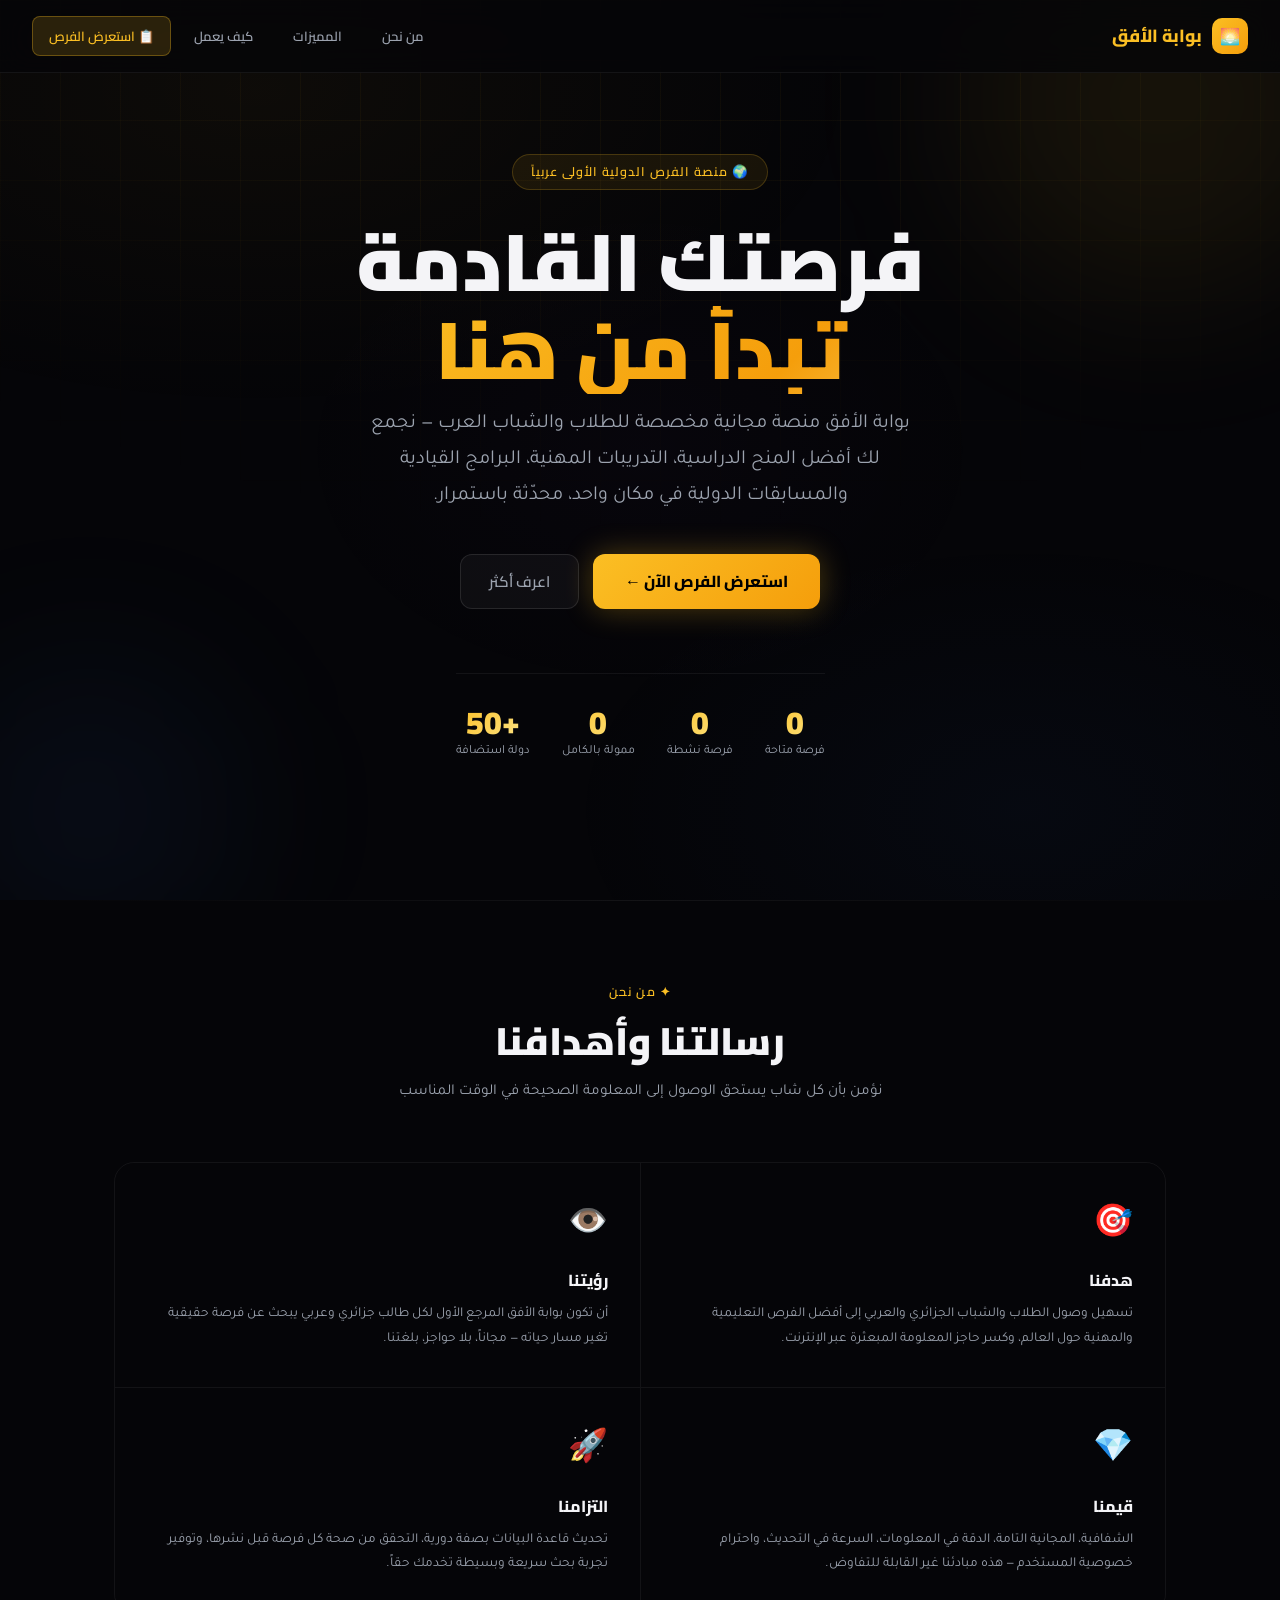
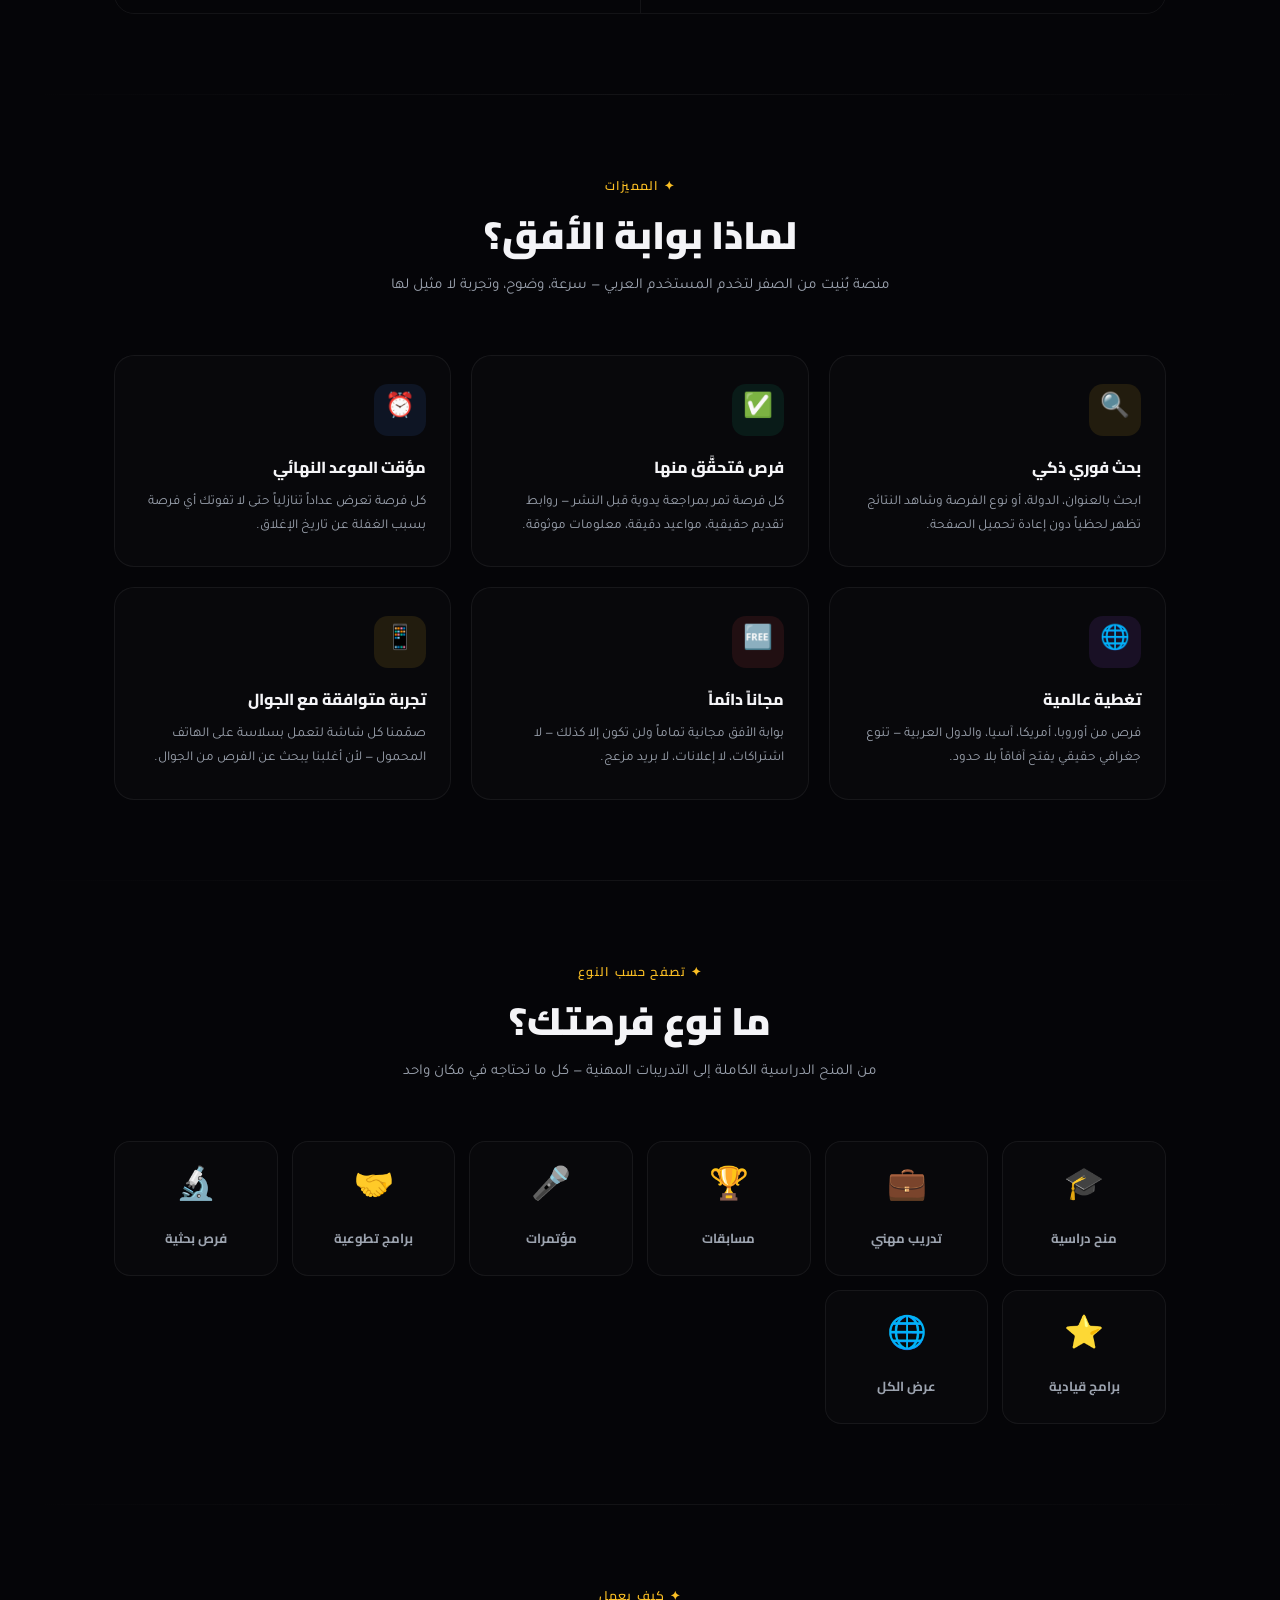
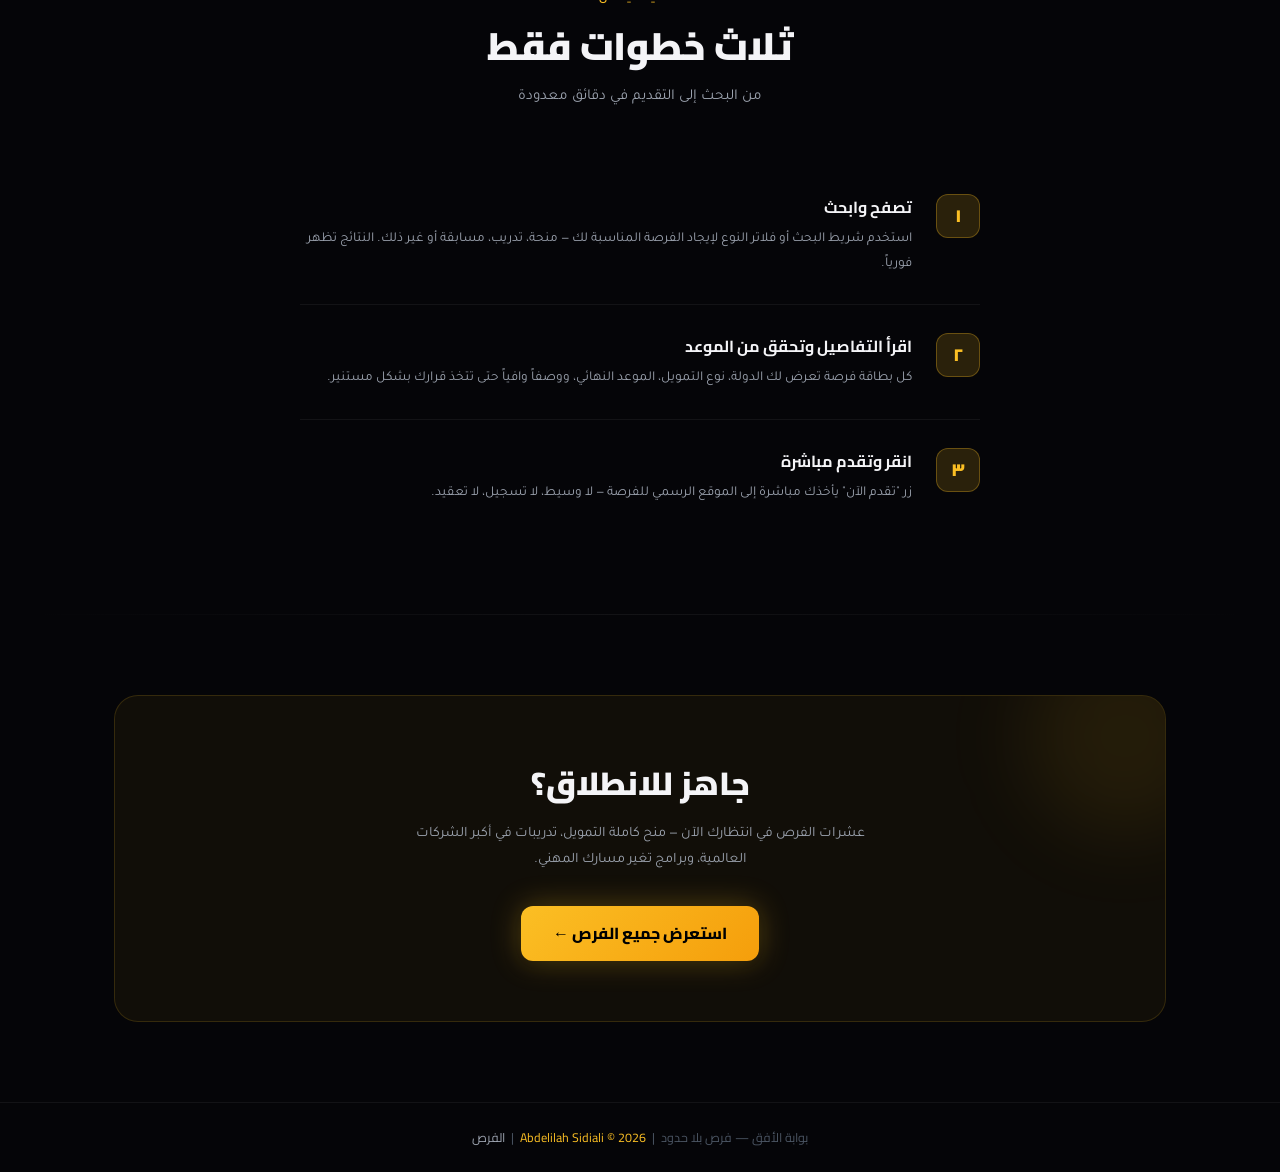
==== index.html @ 654578fa "Initial commit" ====
<!DOCTYPE html>
<html lang="ar" dir="rtl">
  <head>
	<meta charset="UTF-8" />
	<meta name="viewport" content="width=device-width, initial-scale=1.0" />
	<title>بوابة الأفق | Horizon Gate — فرص بلا حدود</title>
	<meta name="description" content="بوابة الأفق — منصة جزائرية تجمع أبرز الفرص الدولية من منح دراسية وتدريبات وبرامج قيادية." />
	<meta name="theme-color" content="#050508" />
	<link rel="manifest" href="manifest.json" />
	<link rel="preconnect" href="https://fonts.googleapis.com" />
	<link rel="preconnect" href="https://fonts.gstatic.com" crossorigin />
	<link href="https://fonts.googleapis.com/css2?family=Cairo:wght@300;400;500;600;700;900&family=Tajawal:wght@300;400;500;700;800&display=swap" rel="stylesheet" />
	<link rel="stylesheet" href="css/style.css" />
<style>
  /* ── Landing-page specific ── */

  /* Animated grid lines background */
  .hero-grid-bg {
    position:absolute;inset:0;pointer-events:none;overflow:hidden;z-index:0;
    background-image:
      linear-gradient(rgba(251,191,36,0.04) 1px, transparent 1px),
      linear-gradient(90deg, rgba(251,191,36,0.04) 1px, transparent 1px);
    background-size:60px 60px;
    mask-image:radial-gradient(ellipse 80% 60% at 50% 0%, black 40%, transparent 100%);
  }

  /* Hero */
  .hero-section {
    position:relative;min-height:100vh;
    display:flex;flex-direction:column;align-items:center;justify-content:center;
    text-align:center;padding:80px 24px 60px;overflow:hidden;
  }

  .hero-eyebrow {
    display:inline-flex;align-items:center;gap:8px;
    background:rgba(251,191,36,0.08);border:1px solid rgba(251,191,36,0.2);
    border-radius:999px;padding:6px 18px;
    font-size:0.78rem;color:#fbbf24;font-family:'Cairo',sans-serif;font-weight:600;
    letter-spacing:0.08em;margin-bottom:28px;
    animation:fadeUp 0.7s ease both;
  }

  .hero-title {
    font-family:'Cairo',sans-serif;font-size:clamp(2.4rem,7vw,5rem);
    font-weight:900;line-height:1.1;margin-bottom:12px;
    animation:fadeUp 0.7s 0.1s ease both;
  }

  .hero-title .line-gold {
    display:block;
    background:linear-gradient(135deg,#fbbf24 0%,#f59e0b 40%,#fde68a 70%,#fbbf24 100%);
    background-size:200% auto;
    -webkit-background-clip:text;-webkit-text-fill-color:transparent;background-clip:text;
    animation:shimmer 4s linear infinite;
  }

  @keyframes shimmer { to { background-position: 200% center; } }

  .hero-subtitle {
    font-size:clamp(1rem,2.5vw,1.25rem);color:var(--text-muted);
    max-width:560px;margin:0 auto 40px;line-height:1.8;
    animation:fadeUp 0.7s 0.2s ease both;
  }

  .hero-cta-group {
    display:flex;gap:14px;flex-wrap:wrap;justify-content:center;
    animation:fadeUp 0.7s 0.3s ease both;
  }

  .btn-hero-primary {
    background:linear-gradient(135deg,#fbbf24,#f59e0b);color:#000;
    font-family:'Cairo',sans-serif;font-weight:800;font-size:1rem;
    padding:14px 32px;border-radius:12px;border:none;cursor:pointer;
    box-shadow:0 0 30px rgba(251,191,36,0.3),0 4px 16px rgba(0,0,0,0.4);
    transition:all 0.3s cubic-bezier(0.4,0,0.2,1);
    text-decoration:none;display:inline-flex;align-items:center;gap:8px;
  }
  .btn-hero-primary:hover{
    transform:translateY(-3px) scale(1.03);
    box-shadow:0 0 50px rgba(251,191,36,0.45),0 8px 24px rgba(0,0,0,0.5);
  }

  .btn-hero-secondary {
    background:rgba(255,255,255,0.04);border:1px solid rgba(255,255,255,0.1);
    color:var(--text-muted);font-family:'Cairo',sans-serif;font-weight:600;font-size:0.95rem;
    padding:14px 28px;border-radius:12px;cursor:pointer;
    transition:all 0.3s ease;text-decoration:none;display:inline-flex;align-items:center;gap:8px;
  }
  .btn-hero-secondary:hover{background:rgba(255,255,255,0.08);color:var(--text-main);border-color:rgba(255,255,255,0.2);}

  /* Floating stats */
  .hero-stats {
    display:flex;gap:32px;flex-wrap:wrap;justify-content:center;
    margin-top:64px;padding-top:32px;border-top:1px solid var(--card-border);
    animation:fadeUp 0.7s 0.4s ease both;
    position:relative;z-index:1;
  }

  .hero-stat { text-align:center; }
  .hero-stat-num {
    font-family:'Cairo',sans-serif;font-size:2rem;font-weight:900;
    background:linear-gradient(135deg,#fbbf24,#fde68a);
    -webkit-background-clip:text;-webkit-text-fill-color:transparent;background-clip:text;
    display:block;line-height:1;
  }
  .hero-stat-label { font-size:0.78rem;color:var(--text-muted);margin-top:4px; }

  /* Orbit decoration */
  .hero-orb {
    position:absolute;border-radius:50%;pointer-events:none;filter:blur(80px);
  }
  .orb-1 { width:400px;height:400px;background:rgba(251,191,36,0.07);top:-100px;right:-80px;animation:orbFloat 8s ease-in-out infinite; }
  .orb-2 { width:300px;height:300px;background:rgba(59,130,246,0.06);bottom:-60px;left:-60px;animation:orbFloat 10s ease-in-out infinite reverse; }
  @keyframes orbFloat { 0%,100%{transform:translate(0,0)} 50%{transform:translate(20px,30px)} }

  @keyframes fadeUp {
    from{opacity:0;transform:translateY(24px)}
    to{opacity:1;transform:translateY(0)}
  }

  /* ── Features Section ── */
  .section-wrapper {
    position:relative;z-index:10;max-width:1100px;margin:0 auto;padding:80px 24px;
  }

  .section-eyebrow {
    text-align:center;margin-bottom:16px;
    font-size:0.78rem;color:#fbbf24;font-family:'Cairo',sans-serif;
    font-weight:600;letter-spacing:0.1em;text-transform:uppercase;
  }

  .section-heading {
    text-align:center;font-family:'Cairo',sans-serif;
    font-size:clamp(1.6rem,4vw,2.4rem);font-weight:900;
    color:var(--text-main);margin-bottom:14px;line-height:1.2;
  }

  .section-subheading {
    text-align:center;color:var(--text-muted);
    font-size:0.95rem;max-width:540px;margin:0 auto 56px;line-height:1.8;
  }

  /* Features grid */
  .features-grid {
    display:grid;grid-template-columns:repeat(auto-fit,minmax(280px,1fr));gap:20px;
  }

  .feature-card {
    background:rgba(255,255,255,0.015);
    border:1px solid var(--card-border);border-radius:20px;
    padding:28px 24px;transition:all 0.35s ease;
    position:relative;overflow:hidden;
  }
  .feature-card::before {
    content:'';position:absolute;inset:0;border-radius:inherit;
    background:linear-gradient(135deg,rgba(251,191,36,0.04),transparent 60%);
    opacity:0;transition:opacity 0.3s;
  }
  .feature-card:hover { border-color:rgba(251,191,36,0.2);transform:translateY(-4px);box-shadow:0 12px 40px rgba(0,0,0,0.4); }
  .feature-card:hover::before { opacity:1; }

  .feature-icon {
    width:52px;height:52px;border-radius:14px;
    display:flex;align-items:center;justify-content:center;
    font-size:1.5rem;margin-bottom:18px;
  }
  .feature-title { font-family:'Cairo',sans-serif;font-size:1rem;font-weight:800;color:var(--text-main);margin-bottom:8px; }
  .feature-desc  { font-size:0.85rem;color:var(--text-muted);line-height:1.8; }

  /* ── Categories Section ── */
  .categories-grid {
    display:grid;grid-template-columns:repeat(auto-fit,minmax(160px,1fr));gap:14px;
  }

  .cat-card {
    background:rgba(255,255,255,0.015);border:1px solid var(--card-border);
    border-radius:16px;padding:20px 16px;text-align:center;
    cursor:pointer;transition:all 0.3s ease;text-decoration:none;display:block;
  }
  .cat-card:hover {
    border-color:var(--cat-color,rgba(251,191,36,0.4));
    background:rgba(255,255,255,0.03);
    transform:translateY(-3px);
    box-shadow:0 8px 30px rgba(0,0,0,0.3);
  }
  .cat-icon  { font-size:2rem;display:block;margin-bottom:10px; }
  .cat-label { font-family:'Cairo',sans-serif;font-size:0.82rem;font-weight:700;color:var(--text-muted); }
  .cat-card:hover .cat-label { color:var(--cat-color,#fbbf24); }

  /* ── How it works ── */
  .steps-list {
    display:flex;flex-direction:column;gap:0;max-width:680px;margin:0 auto;
  }
  .step-item {
    display:flex;gap:24px;align-items:flex-start;padding:28px 0;
    border-bottom:1px solid var(--card-border);
  }
  .step-item:last-child { border-bottom:none; }
  .step-num {
    width:44px;height:44px;border-radius:12px;flex-shrink:0;
    background:var(--gold-dim);border:1px solid rgba(251,191,36,0.3);
    display:flex;align-items:center;justify-content:center;
    font-family:'Cairo',sans-serif;font-size:1.1rem;font-weight:900;color:#fbbf24;
  }
  .step-title { font-family:'Cairo',sans-serif;font-size:1rem;font-weight:700;color:var(--text-main);margin-bottom:6px; }
  .step-desc  { font-size:0.85rem;color:var(--text-muted);line-height:1.8; }

  /* ── CTA Banner ── */
  .cta-banner {
    background:rgba(251,191,36,0.05);border:1px solid rgba(251,191,36,0.15);
    border-radius:24px;padding:60px 40px;text-align:center;
    position:relative;overflow:hidden;
  }
  .cta-banner::before {
    content:'';position:absolute;top:-60px;right:-60px;
    width:200px;height:200px;border-radius:50%;
    background:rgba(251,191,36,0.08);filter:blur(40px);
  }
  .cta-banner-title {
    font-family:'Cairo',sans-serif;font-size:clamp(1.4rem,3.5vw,2rem);
    font-weight:900;color:var(--text-main);margin-bottom:12px;
    position:relative;z-index:1;
  }
  .cta-banner-sub {
    font-size:0.9rem;color:var(--text-muted);margin-bottom:32px;
    max-width:460px;margin-left:auto;margin-right:auto;line-height:1.8;
    position:relative;z-index:1;
  }

  /* ── Nav Landing ── */
  .landing-nav {
    position:fixed;top:0;left:0;right:0;z-index:100;
    display:flex;align-items:center;justify-content:space-between;
    padding:16px 32px;
    background:rgba(5,5,8,0.8);backdrop-filter:blur(16px);
    border-bottom:1px solid var(--card-border);
    transition:all 0.3s ease;
  }
  .nav-logo {
    display:flex;align-items:center;gap:10px;
    font-family:'Cairo',sans-serif;font-size:1.1rem;font-weight:800;
    color:#fbbf24;text-decoration:none;
  }
  .nav-logo-icon {
    width:36px;height:36px;background:linear-gradient(135deg,#fbbf24,#f59e0b);
    border-radius:10px;display:flex;align-items:center;justify-content:center;font-size:1rem;
  }
  .nav-links { display:flex;gap:6px;align-items:center; }
  .nav-pill {
    padding:8px 16px;border-radius:8px;font-size:0.82rem;
    font-family:'Cairo',sans-serif;font-weight:600;
    color:var(--text-muted);transition:all 0.2s;text-decoration:none;
    border:1px solid transparent;cursor:pointer;
  }
  .nav-pill:hover { color:var(--text-main);background:rgba(255,255,255,0.05);border-color:var(--card-border); }
  .nav-pill.cta {
    background:var(--gold-dim);border-color:rgba(251,191,36,0.3);color:#fbbf24;
  }
  .nav-pill.cta:hover { background:rgba(251,191,36,0.2); }

  /* Divider */
  .section-divider {
    height:1px;background:linear-gradient(90deg,transparent,var(--card-border),transparent);
    margin:0 24px;
  }

  /* scroll fade-in */
  .reveal { opacity:0;transform:translateY(32px);transition:opacity 0.7s ease,transform 0.7s ease; }
  .reveal.visible { opacity:1;transform:translateY(0); }

  @media(max-width:640px){
    .landing-nav{padding:12px 16px;}
    .hero-section{padding:100px 16px 48px;}
    .hero-stats{gap:20px;}
    .section-wrapper{padding:60px 16px;}
    .cta-banner{padding:40px 24px;}
  }
</style>
  </head>
  <body>

	<div class="bg-mesh"></div>

	<!-- ░░░ FIXED NAV ░░░ -->
	<nav class="landing-nav">
	  <a href="index.html" class="nav-logo">
		<div class="nav-logo-icon">🌅</div>
		بوابة الأفق
	  </a>
	  <div class="nav-links">
		<a href="#about"    class="nav-pill">من نحن</a>
		<a href="#features" class="nav-pill">المميزات</a>
		<a href="#how"      class="nav-pill">كيف يعمل</a>
		<a href="opportunities.html" class="nav-pill cta">📋 استعرض الفرص</a>
	  </div>
	</nav>

	<!-- ░░░ HERO ░░░ -->
	<section class="hero-section" id="home">
	  <div class="hero-orb orb-1"></div>
	  <div class="hero-orb orb-2"></div>
	  <div class="hero-grid-bg"></div>

	  <div class="hero-eyebrow">🌍 منصة الفرص الدولية الأولى عربياً</div>

	  <h1 class="hero-title">
		فرصتك القادمة<br />
		<span class="line-gold">تبدأ من هنا</span>
	  </h1>

	  <p class="hero-subtitle">
		بوابة الأفق منصة مجانية مخصصة للطلاب والشباب العرب — نجمع لك
		أفضل المنح الدراسية، التدريبات المهنية، البرامج القيادية
		والمسابقات الدولية في مكان واحد، محدّثة باستمرار.
	  </p>

	  <div class="hero-cta-group">
		<a href="opportunities.html" class="btn-hero-primary">
		  استعرض الفرص الآن ←
		</a>
		<a href="#about" class="btn-hero-secondary">
		  اعرف أكثر
		</a>
	  </div>

	  <div class="hero-stats" id="heroStats">
		<div class="hero-stat">
		  <span class="hero-stat-num" id="hs-total">—</span>
		  <span class="hero-stat-label">فرصة متاحة</span>
		</div>
		<div class="hero-stat">
		  <span class="hero-stat-num" id="hs-active" style="color:#10b981">—</span>
		  <span class="hero-stat-label">فرصة نشطة</span>
		</div>
		<div class="hero-stat">
		  <span class="hero-stat-num" id="hs-funded" style="color:#3b82f6">—</span>
		  <span class="hero-stat-label">ممولة بالكامل</span>
		</div>
		<div class="hero-stat">
		  <span class="hero-stat-num" style="color:#a855f7">+50</span>
		  <span class="hero-stat-label">دولة استضافة</span>
		</div>
	  </div>
	</section>

	<div class="section-divider"></div>

	<!-- ░░░ ABOUT ░░░ -->
	<section id="about" class="section-wrapper reveal">
	  <div class="section-eyebrow">✦ من نحن</div>
	  <h2 class="section-heading">رسالتنا وأهدافنا</h2>
	  <p class="section-subheading">
		نؤمن بأن كل شاب يستحق الوصول إلى المعلومة الصحيحة في الوقت المناسب
	  </p>

	  <div class="features-grid" style="grid-template-columns:1fr 1fr;gap:0;border-radius:20px;overflow:hidden;border:1px solid var(--card-border);">
		<div style="padding:36px 32px;border-left:1px solid var(--card-border);border-bottom:1px solid var(--card-border);">
		  <div style="font-size:2rem;margin-bottom:14px;">🎯</div>
		  <div class="feature-title">هدفنا</div>
		  <div class="feature-desc">تسهيل وصول الطلاب والشباب الجزائري والعربي إلى أفضل الفرص التعليمية والمهنية حول العالم، وكسر حاجز المعلومة المبعثرة عبر الإنترنت.</div>
		</div>
		<div style="padding:36px 32px;border-bottom:1px solid var(--card-border);">
		  <div style="font-size:2rem;margin-bottom:14px;">👁️</div>
		  <div class="feature-title">رؤيتنا</div>
		  <div class="feature-desc">أن تكون بوابة الأفق المرجع الأول لكل طالب جزائري وعربي يبحث عن فرصة حقيقية تغير مسار حياته — مجاناً، بلا حواجز، بلغتنا.</div>
		</div>
		<div style="padding:36px 32px;border-left:1px solid var(--card-border);">
		  <div style="font-size:2rem;margin-bottom:14px;">💎</div>
		  <div class="feature-title">قيمنا</div>
		  <div class="feature-desc">الشفافية، المجانية التامة، الدقة في المعلومات، السرعة في التحديث، واحترام خصوصية المستخدم — هذه مبادئنا غير القابلة للتفاوض.</div>
		</div>
		<div style="padding:36px 32px;">
		  <div style="font-size:2rem;margin-bottom:14px;">🚀</div>
		  <div class="feature-title">التزامنا</div>
		  <div class="feature-desc">تحديث قاعدة البيانات بصفة دورية، التحقق من صحة كل فرصة قبل نشرها، وتوفير تجربة بحث سريعة وبسيطة تخدمك حقاً.</div>
		</div>
	  </div>
	</section>

	<div class="section-divider"></div>

	<!-- ░░░ FEATURES ░░░ -->
	<section id="features" class="section-wrapper reveal">
	  <div class="section-eyebrow">✦ المميزات</div>
	  <h2 class="section-heading">لماذا بوابة الأفق؟</h2>
	  <p class="section-subheading">منصة بُنيت من الصفر لتخدم المستخدم العربي — سرعة، وضوح، وتجربة لا مثيل لها</p>

	  <div class="features-grid">
		<div class="feature-card">
		  <div class="feature-icon" style="background:rgba(251,191,36,0.1);">🔍</div>
		  <div class="feature-title">بحث فوري ذكي</div>
		  <div class="feature-desc">ابحث بالعنوان، الدولة، أو نوع الفرصة وشاهد النتائج تظهر لحظياً دون إعادة تحميل الصفحة.</div>
		</div>
		<div class="feature-card">
		  <div class="feature-icon" style="background:rgba(16,185,129,0.1);">✅</div>
		  <div class="feature-title">فرص مُتحقَّق منها</div>
		  <div class="feature-desc">كل فرصة تمر بمراجعة يدوية قبل النشر — روابط تقديم حقيقية، مواعيد دقيقة، معلومات موثوقة.</div>
		</div>
		<div class="feature-card">
		  <div class="feature-icon" style="background:rgba(59,130,246,0.1);">⏰</div>
		  <div class="feature-title">مؤقت الموعد النهائي</div>
		  <div class="feature-desc">كل فرصة تعرض عداداً تنازلياً حتى لا تفوتك أي فرصة بسبب الغفلة عن تاريخ الإغلاق.</div>
		</div>
		<div class="feature-card">
		  <div class="feature-icon" style="background:rgba(168,85,247,0.1);">🌐</div>
		  <div class="feature-title">تغطية عالمية</div>
		  <div class="feature-desc">فرص من أوروبا، أمريكا، آسيا، والدول العربية — تنوع جغرافي حقيقي يفتح آفاقاً بلا حدود.</div>
		</div>
		<div class="feature-card">
		  <div class="feature-icon" style="background:rgba(239,68,68,0.1);">🆓</div>
		  <div class="feature-title">مجاناً دائماً</div>
		  <div class="feature-desc">بوابة الأفق مجانية تماماً ولن تكون إلا كذلك — لا اشتراكات، لا إعلانات، لا بريد مزعج.</div>
		</div>
		<div class="feature-card">
		  <div class="feature-icon" style="background:rgba(251,191,36,0.1);">📱</div>
		  <div class="feature-title">تجربة متوافقة مع الجوال</div>
		  <div class="feature-desc">صمّمنا كل شاشة لتعمل بسلاسة على الهاتف المحمول — لأن أغلبنا يبحث عن الفرص من الجوال.</div>
		</div>
	  </div>
	</section>

	<div class="section-divider"></div>

	<!-- ░░░ CATEGORIES ░░░ -->
	<section class="section-wrapper reveal">
	  <div class="section-eyebrow">✦ تصفح حسب النوع</div>
	  <h2 class="section-heading">ما نوع فرصتك؟</h2>
	  <p class="section-subheading">من المنح الدراسية الكاملة إلى التدريبات المهنية — كل ما تحتاجه في مكان واحد</p>

	  <div class="categories-grid">
		<a href="opportunities.html?filter=منحة دراسية" class="cat-card" style="--cat-color:#fbbf24;">
		  <span class="cat-icon">🎓</span>
		  <span class="cat-label">منح دراسية</span>
		</a>
		<a href="opportunities.html?filter=تدريب مهني" class="cat-card" style="--cat-color:#3b82f6;">
		  <span class="cat-icon">💼</span>
		  <span class="cat-label">تدريب مهني</span>
		</a>
		<a href="opportunities.html?filter=مسابقة" class="cat-card" style="--cat-color:#a855f7;">
		  <span class="cat-icon">🏆</span>
		  <span class="cat-label">مسابقات</span>
		</a>
		<a href="opportunities.html?filter=مؤتمر" class="cat-card" style="--cat-color:#06b6d4;">
		  <span class="cat-icon">🎤</span>
		  <span class="cat-label">مؤتمرات</span>
		</a>
		<a href="opportunities.html?filter=برنامج تطوعي" class="cat-card" style="--cat-color:#10b981;">
		  <span class="cat-icon">🤝</span>
		  <span class="cat-label">برامج تطوعية</span>
		</a>
		<a href="opportunities.html?filter=فرصة بحثية" class="cat-card" style="--cat-color:#f97316;">
		  <span class="cat-icon">🔬</span>
		  <span class="cat-label">فرص بحثية</span>
		</a>
		<a href="opportunities.html?filter=برنامج قيادي" class="cat-card" style="--cat-color:#ec4899;">
		  <span class="cat-icon">⭐</span>
		  <span class="cat-label">برامج قيادية</span>
		</a>
		<a href="opportunities.html" class="cat-card" style="--cat-color:#9ca3af;">
		  <span class="cat-icon">🌐</span>
		  <span class="cat-label">عرض الكل</span>
		</a>
	  </div>
	</section>

	<div class="section-divider"></div>

	<!-- ░░░ HOW IT WORKS ░░░ -->
	<section id="how" class="section-wrapper reveal">
	  <div class="section-eyebrow">✦ كيف يعمل</div>
	  <h2 class="section-heading">ثلاث خطوات فقط</h2>
	  <p class="section-subheading">من البحث إلى التقديم في دقائق معدودة</p>

	  <div class="steps-list">
		<div class="step-item">
		  <div class="step-num">١</div>
		  <div>
			<div class="step-title">تصفح وابحث</div>
			<div class="step-desc">استخدم شريط البحث أو فلاتر النوع لإيجاد الفرصة المناسبة لك — منحة، تدريب، مسابقة أو غير ذلك. النتائج تظهر فورياً.</div>
		  </div>
		</div>
		<div class="step-item">
		  <div class="step-num">٢</div>
		  <div>
			<div class="step-title">اقرأ التفاصيل وتحقق من الموعد</div>
			<div class="step-desc">كل بطاقة فرصة تعرض لك الدولة، نوع التمويل، الموعد النهائي، ووصفاً وافياً حتى تتخذ قرارك بشكل مستنير.</div>
		  </div>
		</div>
		<div class="step-item">
		  <div class="step-num">٣</div>
		  <div>
			<div class="step-title">انقر وتقدم مباشرة</div>
			<div class="step-desc">زر "تقدم الآن" يأخذك مباشرة إلى الموقع الرسمي للفرصة — لا وسيط، لا تسجيل، لا تعقيد.</div>
		  </div>
		</div>
	  </div>
	</section>

	<div class="section-divider"></div>

	<!-- ░░░ CTA BANNER ░░░ -->
	<section class="section-wrapper reveal">
	  <div class="cta-banner">
		<h2 class="cta-banner-title">جاهز للانطلاق؟</h2>
		<p class="cta-banner-sub">
		  عشرات الفرص في انتظارك الآن — منح كاملة التمويل،
		  تدريبات في أكبر الشركات العالمية، وبرامج تغير مسارك المهني.
		</p>
		<a href="opportunities.html" class="btn-hero-primary" style="position:relative;z-index:1;">
		  استعرض جميع الفرص ←
		</a>
	  </div>
	</section>

	<!-- ░░░ FOOTER ░░░ -->
	<footer class="site-footer" style="margin-top:0;">
	  بوابة الأفق — فرص بلا حدود &nbsp;|&nbsp;
	  <span>Abdelilah Sidiali © 2026</span>
	  &nbsp;|&nbsp;
	  <a href="opportunities.html" style="color:var(--text-muted);text-decoration:none;">الفرص</a>
	</footer>

	<script src="js/horizon-db.js"></script>
	<script src="js/app-advanced.js"></script>
<script>
// Load live stats for hero
async function loadHeroStats() {
  try {
    const data = await HorizonDB.getAll();
    const total   = data.length;
    const expired = data.filter(i => HorizonApp.isExpired(i.deadline)).length;
    const active  = total - expired;
    const funded  = data.filter(i => i.funding === 'ممولة بالكامل').length;
    document.getElementById('hs-total').textContent  = total;
    document.getElementById('hs-active').textContent = active;
    document.getElementById('hs-funded').textContent = funded;
  } catch(e) {}
}
loadHeroStats();

// Scroll reveal
const revealEls = document.querySelectorAll('.reveal');
const io = new IntersectionObserver(entries => {
  entries.forEach(e => { if (e.isIntersecting) { e.target.classList.add('visible'); io.unobserve(e.target); } });
}, { threshold: 0.1 });
revealEls.forEach(el => io.observe(el));

// Smooth scroll for anchor links
document.querySelectorAll('a[href^="#"]').forEach(a => {
  a.addEventListener('click', e => {
    const t = document.querySelector(a.getAttribute('href'));
    if (t) { e.preventDefault(); t.scrollIntoView({ behavior:'smooth', block:'start' }); }
  });
});
</script>
  </body>
</html>
---- css/style.css ----
/* ══════════════════════════════════════════════════════════════════
   بوابة الأفق | Horizon Gate — Premium Visual System
   Abdelilah Sidiali © 2026
   ══════════════════════════════════════════════════════════════════ */

@import url('https://fonts.googleapis.com/css2?family=Cairo:wght@300;400;500;600;700;900&family=Tajawal:wght@300;400;500;700;800&display=swap');

/* ─── Design Tokens — Dark (default) ────────────────────────────── */
:root,
[data-theme="dark"] {
  --bg-main:          #050508;
  --bg-surface:       #0c0c14;
  --bg-elevated:      #12121e;
  --text-main:        #f4f4f7;
  --text-muted:       #9ca3af;
  --text-subtle:      #4b5563;
  --gold:             #fbbf24;
  --gold-dim:         rgba(251, 191, 36, 0.15);
  --gold-glow:        rgba(251, 191, 36, 0.3);
  --card-border:      rgba(255, 255, 255, 0.06);
  --card-border-hover:rgba(251, 191, 36, 0.25);
  --accent-blue:      #3b82f6;
  --accent-green:     #10b981;
  --accent-red:       #ef4444;
  --accent-purple:    #a855f7;
  --accent-cyan:      #06b6d4;
  --accent-orange:    #f97316;
  --accent-pink:      #ec4899;
  --glass-bg:         rgba(255, 255, 255, 0.015);
  --glass-blur:       blur(16px);
  --radius-sm:        8px;
  --radius-md:        14px;
  --radius-lg:        20px;
  --radius-xl:        28px;
  --shadow-card:      0 4px 32px rgba(0,0,0,0.5), 0 1px 0 rgba(255,255,255,0.04) inset;
  --shadow-gold:      0 0 30px rgba(251,191,36,0.15), 0 4px 32px rgba(0,0,0,0.6);
  --transition:       all 0.3s cubic-bezier(0.4, 0, 0.2, 1);
  --font-display:     'Cairo', sans-serif;
  --font-body:        'Tajawal', sans-serif;
}

/* ─── Design Tokens — Light ─────────────────────────────────────── */
[data-theme="light"] {
  --bg-main:           #f5f5f7;
  --bg-surface:        #ffffff;
  --bg-elevated:       #ededf2;
  --text-main:         #0d0d14;
  --text-muted:        #5c5c70;
  --text-subtle:       #a0a0b0;
  --gold:              #c98a00;
  --gold-dim:          rgba(201,138,0,0.1);
  --gold-glow:         rgba(201,138,0,0.25);
  --card-border:       rgba(0,0,0,0.08);
  --card-border-hover: rgba(201,138,0,0.35);
  --glass-bg:          rgba(255,255,255,0.7);
  --shadow-card:       0 2px 20px rgba(0,0,0,0.08), 0 1px 0 rgba(255,255,255,0.8) inset;
  --shadow-gold:       0 0 20px rgba(201,138,0,0.12), 0 4px 20px rgba(0,0,0,0.1);
}

/* Smooth theme transition */
*, *::before, *::after { transition: background-color 0.3s ease, border-color 0.3s ease, color 0.2s ease; }

/* Theme toggle button */
.theme-toggle {
  width: 38px; height: 38px; border-radius: 10px;
  background: rgba(255,255,255,0.05); border: 1px solid var(--card-border);
  color: var(--text-muted); font-size: 1rem; cursor: pointer;
  display: flex; align-items: center; justify-content: center;
  transition: all 0.25s ease; flex-shrink: 0;
}
.theme-toggle:hover { background: var(--gold-dim); border-color: var(--gold); color: var(--gold); }

/* Reminder badge */
.reminder-badge {
  display: none; align-items: center; justify-content: center;
  background: var(--accent-red); color: #fff;
  font-size: 0.6rem; font-weight: 800; font-family: 'Cairo', sans-serif;
  width: 16px; height: 16px; border-radius: 50%;
  position: absolute; top: -4px; left: -4px;
}

/* ─── Reset & Base ──────────────────────────────────────────────── */
*, *::before, *::after {
  box-sizing: border-box;
  margin: 0;
  padding: 0;
}

html {
  direction: rtl;
  font-size: 16px;
  scroll-behavior: smooth;
}

body {
  font-family: var(--font-body);
  background: var(--bg-main);
  color: var(--text-main);
  min-height: 100vh;
  line-height: 1.7;
  overflow-x: hidden;
  /* UI Protection */
  user-select: none;
  -webkit-user-select: none;
  -moz-user-select: none;
  -ms-user-select: none;
}

img, svg {
  -webkit-user-drag: none;
  user-drag: none;
  pointer-events: none;
}

a { color: inherit; text-decoration: none; }
button { font-family: var(--font-body); cursor: pointer; }
input, textarea, select { font-family: var(--font-body); }

/* ─── Scrollbar ─────────────────────────────────────────────────── */
::-webkit-scrollbar { width: 6px; height: 6px; }
::-webkit-scrollbar-track { background: var(--bg-main); }
::-webkit-scrollbar-thumb { background: rgba(251,191,36,0.25); border-radius: 999px; }
::-webkit-scrollbar-thumb:hover { background: rgba(251,191,36,0.5); }

/* ─── Background Mesh ───────────────────────────────────────────── */
.bg-mesh {
  position: fixed;
  inset: 0;
  z-index: 0;
  pointer-events: none;
  background:
    radial-gradient(ellipse 80% 60% at 20% 10%, rgba(251,191,36,0.04) 0%, transparent 60%),
    radial-gradient(ellipse 60% 50% at 80% 90%, rgba(59,130,246,0.04) 0%, transparent 60%),
    radial-gradient(ellipse 40% 40% at 50% 50%, rgba(168,85,247,0.02) 0%, transparent 70%);
}

/* ─── Glass Card ────────────────────────────────────────────────── */
.glass-card {
  background: var(--glass-bg);
  backdrop-filter: var(--glass-blur);
  -webkit-backdrop-filter: var(--glass-blur);
  border: 1px solid var(--card-border);
  border-radius: var(--radius-lg);
  box-shadow: var(--shadow-card);
  transition: var(--transition);
}

.glass-card:hover {
  border-color: var(--card-border-hover);
  box-shadow: var(--shadow-gold);
  transform: translateY(-2px);
}

/* ─── Header ────────────────────────────────────────────────────── */
.site-header {
  position: relative;
  z-index: 10;
  padding: 32px 24px 0;
  text-align: center;
  max-width: 900px;
  margin: 0 auto;
}

.site-logo {
  display: inline-flex;
  align-items: center;
  gap: 12px;
  margin-bottom: 16px;
}

.logo-icon {
  width: 52px;
  height: 52px;
  background: linear-gradient(135deg, var(--gold), #f59e0b);
  border-radius: 14px;
  display: flex;
  align-items: center;
  justify-content: center;
  font-size: 24px;
  box-shadow: 0 0 20px var(--gold-glow), 0 4px 16px rgba(0,0,0,0.4);
  animation: logoGlow 4s ease-in-out infinite;
}

@keyframes logoGlow {
  0%, 100% { box-shadow: 0 0 20px var(--gold-glow), 0 4px 16px rgba(0,0,0,0.4); }
  50% { box-shadow: 0 0 40px rgba(251,191,36,0.5), 0 4px 24px rgba(0,0,0,0.5); }
}

.logo-text {
  text-align: right;
}

.logo-title {
  font-family: var(--font-display);
  font-size: 1.8rem;
  font-weight: 900;
  background: linear-gradient(135deg, var(--gold) 0%, #f59e0b 50%, #fde68a 100%);
  -webkit-background-clip: text;
  -webkit-text-fill-color: transparent;
  background-clip: text;
  letter-spacing: 0.02em;
  line-height: 1.1;
}

.logo-subtitle {
  font-size: 0.8rem;
  color: var(--text-muted);
  letter-spacing: 0.15em;
  text-transform: uppercase;
  font-weight: 300;
}

.header-tagline {
  font-size: 0.95rem;
  color: var(--text-muted);
  max-width: 500px;
  margin: 0 auto 32px;
  line-height: 1.8;
}

/* ─── Stats Bar ─────────────────────────────────────────────────── */
.stats-bar {
  display: flex;
  justify-content: center;
  gap: 16px;
  flex-wrap: wrap;
  padding: 0 24px 24px;
  max-width: 700px;
  margin: 0 auto;
  position: relative;
  z-index: 10;
}

.stat-chip {
  background: rgba(255,255,255,0.03);
  border: 1px solid var(--card-border);
  border-radius: 999px;
  padding: 6px 18px;
  font-size: 0.82rem;
  color: var(--text-muted);
  display: flex;
  align-items: center;
  gap: 6px;
  font-family: var(--font-display);
  transition: var(--transition);
}

.stat-chip .stat-num {
  font-weight: 700;
  color: var(--gold);
  font-size: 0.9rem;
}

/* ─── Search & Filter Bar ───────────────────────────────────────── */
.controls-bar {
  position: relative;
  z-index: 10;
  max-width: 900px;
  margin: 0 auto 32px;
  padding: 0 24px;
  display: flex;
  flex-direction: column;
  gap: 16px;
}

.search-wrapper {
  position: relative;
}

.search-icon {
  position: absolute;
  right: 18px;
  top: 50%;
  transform: translateY(-50%);
  color: var(--text-muted);
  font-size: 1rem;
  pointer-events: none;
}

.search-input {
  width: 100%;
  background: rgba(255,255,255,0.03);
  border: 1px solid var(--card-border);
  border-radius: var(--radius-md);
  padding: 14px 50px 14px 20px;
  color: var(--text-main);
  font-size: 0.95rem;
  outline: none;
  transition: var(--transition);
}

.search-input::placeholder { color: var(--text-subtle); }

.search-input:focus {
  border-color: rgba(251,191,36,0.4);
  background: rgba(255,255,255,0.05);
  box-shadow: 0 0 0 3px rgba(251,191,36,0.08);
}

/* Filter Pills */
.filter-pills {
  display: flex;
  gap: 8px;
  flex-wrap: wrap;
}

.pill {
  background: rgba(255,255,255,0.03);
  border: 1px solid var(--card-border);
  border-radius: 999px;
  padding: 6px 16px;
  font-size: 0.82rem;
  color: var(--text-muted);
  cursor: pointer;
  transition: var(--transition);
  white-space: nowrap;
  font-family: var(--font-display);
}

.pill:hover {
  background: rgba(251,191,36,0.08);
  border-color: rgba(251,191,36,0.3);
  color: var(--gold);
}

.pill.active {
  background: var(--gold-dim);
  border-color: var(--gold);
  color: var(--gold);
  font-weight: 600;
}

/* ─── Opportunity Grid ──────────────────────────────────────────── */
.opps-grid {
  position: relative;
  z-index: 10;
  max-width: 1200px;
  margin: 0 auto;
  padding: 0 24px 60px;
  display: grid;
  grid-template-columns: repeat(auto-fill, minmax(320px, 1fr));
  gap: 20px;
}

/* ─── Opportunity Card ──────────────────────────────────────────── */
.opp-card {
  background: var(--glass-bg);
  backdrop-filter: var(--glass-blur);
  -webkit-backdrop-filter: var(--glass-blur);
  border: 1px solid var(--card-border);
  border-radius: var(--radius-lg);
  box-shadow: var(--shadow-card);
  padding: 22px;
  display: flex;
  flex-direction: column;
  gap: 14px;
  transition: var(--transition);
  position: relative;
  overflow: hidden;
  animation: cardIn 0.5s ease both;
}

@keyframes cardIn {
  from { opacity: 0; transform: translateY(20px); }
  to   { opacity: 1; transform: translateY(0); }
}

.opp-card::before {
  content: '';
  position: absolute;
  top: 0;
  right: 0;
  width: 3px;
  height: 100%;
  border-radius: 0 var(--radius-lg) var(--radius-lg) 0;
  background: var(--category-color, var(--gold));
  opacity: 0.6;
  transition: var(--transition);
}

.opp-card:hover {
  border-color: var(--card-border-hover);
  box-shadow: var(--shadow-gold);
  transform: translateY(-4px);
}

.opp-card:hover::before { opacity: 1; }

.card-top {
  display: flex;
  align-items: flex-start;
  justify-content: space-between;
  gap: 10px;
}

.card-type-badge {
  font-size: 0.72rem;
  font-weight: 600;
  padding: 4px 10px;
  border-radius: 999px;
  color: #000;
  background: var(--category-color, var(--gold));
  white-space: nowrap;
  font-family: var(--font-display);
}

.card-funding-badge {
  font-size: 0.7rem;
  padding: 4px 10px;
  border-radius: 999px;
  white-space: nowrap;
  font-family: var(--font-display);
}

.badge-funded-full {
  background: rgba(16,185,129,0.15);
  border: 1px solid rgba(16,185,129,0.3);
  color: #10b981;
  font-size: 0.7rem;
  padding: 3px 10px;
  border-radius: 999px;
  font-family: var(--font-display);
  font-weight: 600;
}

.badge-funded-partial {
  background: rgba(59,130,246,0.12);
  border: 1px solid rgba(59,130,246,0.3);
  color: #60a5fa;
  font-size: 0.7rem;
  padding: 3px 10px;
  border-radius: 999px;
  font-family: var(--font-display);
}

.badge-funded-other {
  background: rgba(156,163,175,0.1);
  border: 1px solid rgba(156,163,175,0.2);
  color: var(--text-muted);
  font-size: 0.7rem;
  padding: 3px 10px;
  border-radius: 999px;
  font-family: var(--font-display);
}

.card-title {
  font-family: var(--font-display);
  font-size: 1rem;
  font-weight: 700;
  color: var(--text-main);
  line-height: 1.4;
}

.card-meta {
  display: flex;
  align-items: center;
  gap: 12px;
  flex-wrap: wrap;
}

.card-country {
  display: flex;
  align-items: center;
  gap: 5px;
  font-size: 0.8rem;
  color: var(--text-muted);
}

.card-desc {
  font-size: 0.83rem;
  color: var(--text-muted);
  line-height: 1.7;
  display: -webkit-box;
  -webkit-line-clamp: 3;
  -webkit-box-orient: vertical;
  overflow: hidden;
}

.card-footer {
  margin-top: auto;
  display: flex;
  align-items: center;
  justify-content: space-between;
  gap: 10px;
  padding-top: 14px;
  border-top: 1px solid var(--card-border);
}

.countdown-chip {
  font-size: 0.75rem;
  font-family: var(--font-display);
  padding: 4px 12px;
  border-radius: 999px;
  font-weight: 600;
}

.countdown-chip.active   { background: rgba(16,185,129,0.12); color: #34d399; border: 1px solid rgba(16,185,129,0.25); }
.countdown-chip.soon     { background: rgba(251,191,36,0.12);  color: var(--gold); border: 1px solid rgba(251,191,36,0.25); }
.countdown-chip.urgent   { background: rgba(239,68,68,0.12);  color: #f87171; border: 1px solid rgba(239,68,68,0.3); animation: pulse 1.5s infinite; }
.countdown-chip.expired  { background: rgba(75,85,99,0.15);   color: var(--text-subtle); border: 1px solid rgba(75,85,99,0.2); }

@keyframes pulse {
  0%, 100% { opacity: 1; }
  50% { opacity: 0.6; }
}

.btn-apply {
  display: inline-flex;
  align-items: center;
  gap: 6px;
  background: var(--gold-dim);
  border: 1px solid rgba(251,191,36,0.3);
  border-radius: var(--radius-sm);
  color: var(--gold);
  font-size: 0.8rem;
  font-weight: 600;
  padding: 7px 16px;
  transition: var(--transition);
  font-family: var(--font-display);
  pointer-events: auto;
}

.btn-apply:hover {
  background: rgba(251,191,36,0.2);
  border-color: var(--gold);
  box-shadow: 0 0 16px rgba(251,191,36,0.2);
  transform: scale(1.03);
}

.opp-card.expired-card {
  opacity: 0.55;
  filter: saturate(0.4);
}

/* ─── Empty State ───────────────────────────────────────────────── */
.empty-state {
  grid-column: 1 / -1;
  text-align: center;
  padding: 80px 20px;
  color: var(--text-muted);
}

.empty-state .empty-icon {
  font-size: 4rem;
  margin-bottom: 16px;
  display: block;
  opacity: 0.4;
}

.empty-state h3 {
  font-family: var(--font-display);
  font-size: 1.2rem;
  font-weight: 600;
  margin-bottom: 8px;
  color: var(--text-muted);
}

/* ─── Admin Lock Overlay ────────────────────────────────────────── */
#adminLockOverlay {
  position: fixed;
  inset: 0;
  z-index: 9999;
  background: rgba(5, 5, 8, 0.96);
  backdrop-filter: blur(24px);
  -webkit-backdrop-filter: blur(24px);
  display: flex;
  align-items: center;
  justify-content: center;
  flex-direction: column;
  gap: 0;
  transition: opacity 0.5s ease, visibility 0.5s ease;
}

#adminLockOverlay.fade-out {
  opacity: 0;
  visibility: hidden;
}

.lock-box {
  background: rgba(255,255,255,0.02);
  border: 1px solid var(--card-border);
  border-radius: var(--radius-xl);
  padding: 48px 40px;
  max-width: 420px;
  width: 90%;
  text-align: center;
  box-shadow: 0 0 80px rgba(0,0,0,0.8), 0 0 0 1px rgba(251,191,36,0.05) inset;
  animation: lockIn 0.6s cubic-bezier(0.34, 1.56, 0.64, 1) both;
}

@keyframes lockIn {
  from { opacity: 0; transform: scale(0.85) translateY(20px); }
  to   { opacity: 1; transform: scale(1) translateY(0); }
}

.lock-icon {
  font-size: 3.5rem;
  margin-bottom: 16px;
  animation: lockPulse 2s ease infinite;
}

@keyframes lockPulse {
  0%, 100% { transform: scale(1); }
  50% { transform: scale(1.05); }
}

.lock-title {
  font-family: var(--font-display);
  font-size: 1.5rem;
  font-weight: 800;
  background: linear-gradient(135deg, var(--gold), #fde68a);
  -webkit-background-clip: text;
  -webkit-text-fill-color: transparent;
  background-clip: text;
  margin-bottom: 6px;
}

.lock-subtitle {
  font-size: 0.85rem;
  color: var(--text-muted);
  margin-bottom: 32px;
}

.passcode-dots {
  display: flex;
  justify-content: center;
  gap: 12px;
  margin-bottom: 28px;
}

.dot {
  width: 14px;
  height: 14px;
  border-radius: 50%;
  background: var(--card-border);
  border: 1px solid var(--text-subtle);
  transition: all 0.2s ease;
}

.dot.filled {
  background: var(--gold);
  border-color: var(--gold);
  box-shadow: 0 0 8px var(--gold-glow);
}

.numpad {
  display: grid;
  grid-template-columns: repeat(3, 1fr);
  gap: 10px;
  margin-bottom: 12px;
}

.numpad-key {
  background: rgba(255,255,255,0.04);
  border: 1px solid var(--card-border);
  border-radius: var(--radius-md);
  padding: 18px 10px;
  font-size: 1.2rem;
  font-weight: 700;
  color: var(--text-main);
  cursor: pointer;
  transition: var(--transition);
  font-family: var(--font-display);
}

.numpad-key:hover {
  background: rgba(251,191,36,0.1);
  border-color: rgba(251,191,36,0.3);
  color: var(--gold);
}

.numpad-key:active {
  transform: scale(0.93);
  background: rgba(251,191,36,0.2);
}

.numpad-key.del-key {
  color: var(--accent-red);
  font-size: 1rem;
}

.lock-error {
  color: var(--accent-red);
  font-size: 0.82rem;
  min-height: 20px;
  margin-top: 8px;
  font-family: var(--font-display);
  animation: shake 0.4s ease;
}

@keyframes shake {
  0%, 100% { transform: translateX(0); }
  25% { transform: translateX(-8px); }
  75% { transform: translateX(8px); }
}

/* ─── Admin Layout ──────────────────────────────────────────────── */
.admin-wrapper {
  position: relative;
  z-index: 10;
  max-width: 1100px;
  margin: 0 auto;
  padding: 24px;
}

.admin-header {
  display: flex;
  align-items: center;
  justify-content: space-between;
  margin-bottom: 28px;
  flex-wrap: wrap;
  gap: 16px;
}

.admin-title {
  font-family: var(--font-display);
  font-size: 1.5rem;
  font-weight: 800;
  background: linear-gradient(135deg, var(--gold), #fde68a);
  -webkit-background-clip: text;
  -webkit-text-fill-color: transparent;
  background-clip: text;
}

.admin-actions {
  display: flex;
  gap: 10px;
  flex-wrap: wrap;
}

/* ─── Analytics Cards ───────────────────────────────────────────── */
.analytics-grid {
  display: grid;
  grid-template-columns: repeat(auto-fit, minmax(180px, 1fr));
  gap: 16px;
  margin-bottom: 28px;
}

.analytics-card {
  background: var(--glass-bg);
  border: 1px solid var(--card-border);
  border-radius: var(--radius-lg);
  padding: 20px 22px;
  text-align: center;
  transition: var(--transition);
  position: relative;
  overflow: hidden;
}

.analytics-card::after {
  content: '';
  position: absolute;
  bottom: 0; left: 0; right: 0;
  height: 2px;
  background: var(--indicator-color, var(--gold));
  opacity: 0.5;
}

.analytics-num {
  font-family: var(--font-display);
  font-size: 2.2rem;
  font-weight: 900;
  color: var(--indicator-color, var(--gold));
  display: block;
  line-height: 1;
  margin-bottom: 6px;
}

.analytics-label {
  font-size: 0.8rem;
  color: var(--text-muted);
  font-family: var(--font-display);
}

/* ─── Add Form ──────────────────────────────────────────────────── */
.form-section {
  background: var(--glass-bg);
  border: 1px solid var(--card-border);
  border-radius: var(--radius-lg);
  padding: 24px;
  margin-bottom: 24px;
}

.section-title {
  font-family: var(--font-display);
  font-size: 1rem;
  font-weight: 700;
  color: var(--gold);
  margin-bottom: 20px;
  display: flex;
  align-items: center;
  gap: 8px;
}

.form-grid {
  display: grid;
  grid-template-columns: repeat(auto-fit, minmax(220px, 1fr));
  gap: 14px;
}

.form-group {
  display: flex;
  flex-direction: column;
  gap: 6px;
}

.form-group.full-width {
  grid-column: 1 / -1;
}

.form-label {
  font-size: 0.78rem;
  color: var(--text-muted);
  font-family: var(--font-display);
  font-weight: 600;
}

.form-input, .form-select, .form-textarea {
  background: rgba(255,255,255,0.03);
  border: 1px solid var(--card-border);
  border-radius: var(--radius-sm);
  padding: 11px 14px;
  color: var(--text-main);
  font-size: 0.88rem;
  outline: none;
  transition: var(--transition);
  width: 100%;
}

.form-input:focus, .form-select:focus, .form-textarea:focus {
  border-color: rgba(251,191,36,0.4);
  background: rgba(255,255,255,0.05);
  box-shadow: 0 0 0 3px rgba(251,191,36,0.06);
}

.form-input::placeholder,
.form-textarea::placeholder { color: var(--text-subtle); }

.form-select {
  cursor: pointer;
}

.form-select option {
  background: #12121e;
  color: var(--text-main);
}

.form-textarea {
  resize: vertical;
  min-height: 90px;
}

/* ─── Buttons ───────────────────────────────────────────────────── */
.btn {
  display: inline-flex;
  align-items: center;
  justify-content: center;
  gap: 7px;
  border: none;
  border-radius: var(--radius-sm);
  padding: 10px 20px;
  font-size: 0.85rem;
  font-weight: 700;
  cursor: pointer;
  transition: var(--transition);
  font-family: var(--font-display);
  white-space: nowrap;
}

.btn-primary {
  background: linear-gradient(135deg, var(--gold), #f59e0b);
  color: #000;
  box-shadow: 0 4px 16px rgba(251,191,36,0.3);
}

.btn-primary:hover {
  transform: translateY(-2px);
  box-shadow: 0 6px 24px rgba(251,191,36,0.4);
}

.btn-secondary {
  background: rgba(255,255,255,0.05);
  border: 1px solid var(--card-border);
  color: var(--text-muted);
}

.btn-secondary:hover {
  background: rgba(255,255,255,0.08);
  color: var(--text-main);
  border-color: rgba(255,255,255,0.12);
}

.btn-danger {
  background: rgba(239,68,68,0.12);
  border: 1px solid rgba(239,68,68,0.25);
  color: #f87171;
  font-size: 0.78rem;
  padding: 6px 12px;
}

.btn-danger:hover {
  background: rgba(239,68,68,0.22);
  border-color: rgba(239,68,68,0.5);
}

.btn-success {
  background: rgba(16,185,129,0.12);
  border: 1px solid rgba(16,185,129,0.25);
  color: #34d399;
}

.btn-success:hover {
  background: rgba(16,185,129,0.22);
  border-color: rgba(16,185,129,0.5);
}

.btn-info {
  background: rgba(59,130,246,0.12);
  border: 1px solid rgba(59,130,246,0.25);
  color: #60a5fa;
}

.btn-info:hover {
  background: rgba(59,130,246,0.22);
}

/* ─── Admin Table / Record List ─────────────────────────────────── */
.records-section {
  background: var(--glass-bg);
  border: 1px solid var(--card-border);
  border-radius: var(--radius-lg);
  overflow: hidden;
}

.records-header {
  padding: 16px 22px;
  border-bottom: 1px solid var(--card-border);
  display: flex;
  align-items: center;
  justify-content: space-between;
  flex-wrap: wrap;
  gap: 12px;
}

.records-body {
  max-height: 600px;
  overflow-y: auto;
}

.record-row {
  display: flex;
  align-items: center;
  gap: 14px;
  padding: 16px 22px;
  border-bottom: 1px solid rgba(255,255,255,0.03);
  transition: var(--transition);
  flex-wrap: wrap;
}

.record-row:last-child { border-bottom: none; }

.record-row:hover {
  background: rgba(255,255,255,0.02);
}

.record-info {
  flex: 1;
  min-width: 200px;
}

.record-title {
  font-family: var(--font-display);
  font-size: 0.9rem;
  font-weight: 700;
  color: var(--text-main);
  margin-bottom: 4px;
}

.record-meta {
  display: flex;
  gap: 10px;
  flex-wrap: wrap;
  font-size: 0.75rem;
  color: var(--text-muted);
  align-items: center;
}

.status-badge {
  font-size: 0.72rem;
  padding: 3px 10px;
  border-radius: 999px;
  font-family: var(--font-display);
  font-weight: 600;
}

.status-active  { background: rgba(16,185,129,0.1); color: #34d399; border: 1px solid rgba(16,185,129,0.2); }
.status-expired { background: rgba(75,85,99,0.15); color: var(--text-subtle); border: 1px solid rgba(75,85,99,0.2); }

/* ─── Toast Notification ────────────────────────────────────────── */
#toast-container {
  position: fixed;
  bottom: 24px;
  left: 50%;
  transform: translateX(-50%);
  z-index: 9998;
  display: flex;
  flex-direction: column;
  align-items: center;
  gap: 10px;
  pointer-events: none;
}

.toast {
  background: rgba(20, 20, 30, 0.95);
  backdrop-filter: blur(16px);
  border-radius: var(--radius-md);
  padding: 12px 24px;
  font-size: 0.85rem;
  font-family: var(--font-display);
  font-weight: 600;
  display: flex;
  align-items: center;
  gap: 10px;
  border: 1px solid var(--card-border);
  animation: toastIn 0.4s cubic-bezier(0.34, 1.56, 0.64, 1) both;
  pointer-events: auto;
  min-width: 220px;
  justify-content: center;
}

.toast.success { border-color: rgba(16,185,129,0.4); color: #34d399; }
.toast.error   { border-color: rgba(239,68,68,0.4);  color: #f87171; }
.toast.info    { border-color: rgba(59,130,246,0.4);  color: #60a5fa; }
.toast.warning { border-color: rgba(251,191,36,0.4);  color: var(--gold); }

@keyframes toastIn {
  from { opacity: 0; transform: translateY(16px) scale(0.9); }
  to   { opacity: 1; transform: translateY(0) scale(1); }
}

@keyframes toastOut {
  to { opacity: 0; transform: translateY(8px) scale(0.95); }
}

/* ─── Nav ───────────────────────────────────────────────────────── */
.nav-bar {
  position: relative;
  z-index: 10;
  display: flex;
  justify-content: center;
  padding: 16px 24px;
  gap: 12px;
  flex-wrap: wrap;
}

.nav-link {
  display: inline-flex;
  align-items: center;
  gap: 7px;
  background: rgba(255,255,255,0.03);
  border: 1px solid var(--card-border);
  border-radius: var(--radius-sm);
  padding: 8px 18px;
  font-size: 0.82rem;
  color: var(--text-muted);
  font-family: var(--font-display);
  font-weight: 600;
  transition: var(--transition);
  cursor: pointer;
}

.nav-link:hover,
.nav-link.active {
  background: var(--gold-dim);
  border-color: rgba(251,191,36,0.35);
  color: var(--gold);
}

/* ─── Footer ────────────────────────────────────────────────────── */
.site-footer {
  position: relative;
  z-index: 10;
  text-align: center;
  padding: 24px;
  border-top: 1px solid var(--card-border);
  font-size: 0.78rem;
  color: var(--text-subtle);
  font-family: var(--font-display);
}

.site-footer span { color: var(--gold); }

/* ─── Import zone ───────────────────────────────────────────────── */
.import-zone {
  border: 2px dashed var(--card-border);
  border-radius: var(--radius-md);
  padding: 28px;
  text-align: center;
  cursor: pointer;
  transition: var(--transition);
  color: var(--text-muted);
  font-size: 0.85rem;
}

.import-zone:hover, .import-zone.drag-over {
  border-color: rgba(251,191,36,0.4);
  background: var(--gold-dim);
  color: var(--gold);
}

/* ─── Responsive ────────────────────────────────────────────────── */
@media (max-width: 768px) {
  .opps-grid { grid-template-columns: 1fr; padding: 0 16px 40px; }
  .admin-wrapper { padding: 16px; }
  .form-grid { grid-template-columns: 1fr; }
  .logo-title { font-size: 1.4rem; }
  .analytics-grid { grid-template-columns: repeat(2, 1fr); }
  .record-row { gap: 10px; }
}

@media (max-width: 480px) {
  .analytics-grid { grid-template-columns: 1fr; }
  .lock-box { padding: 32px 24px; }
  .numpad-key { padding: 14px 8px; }
}
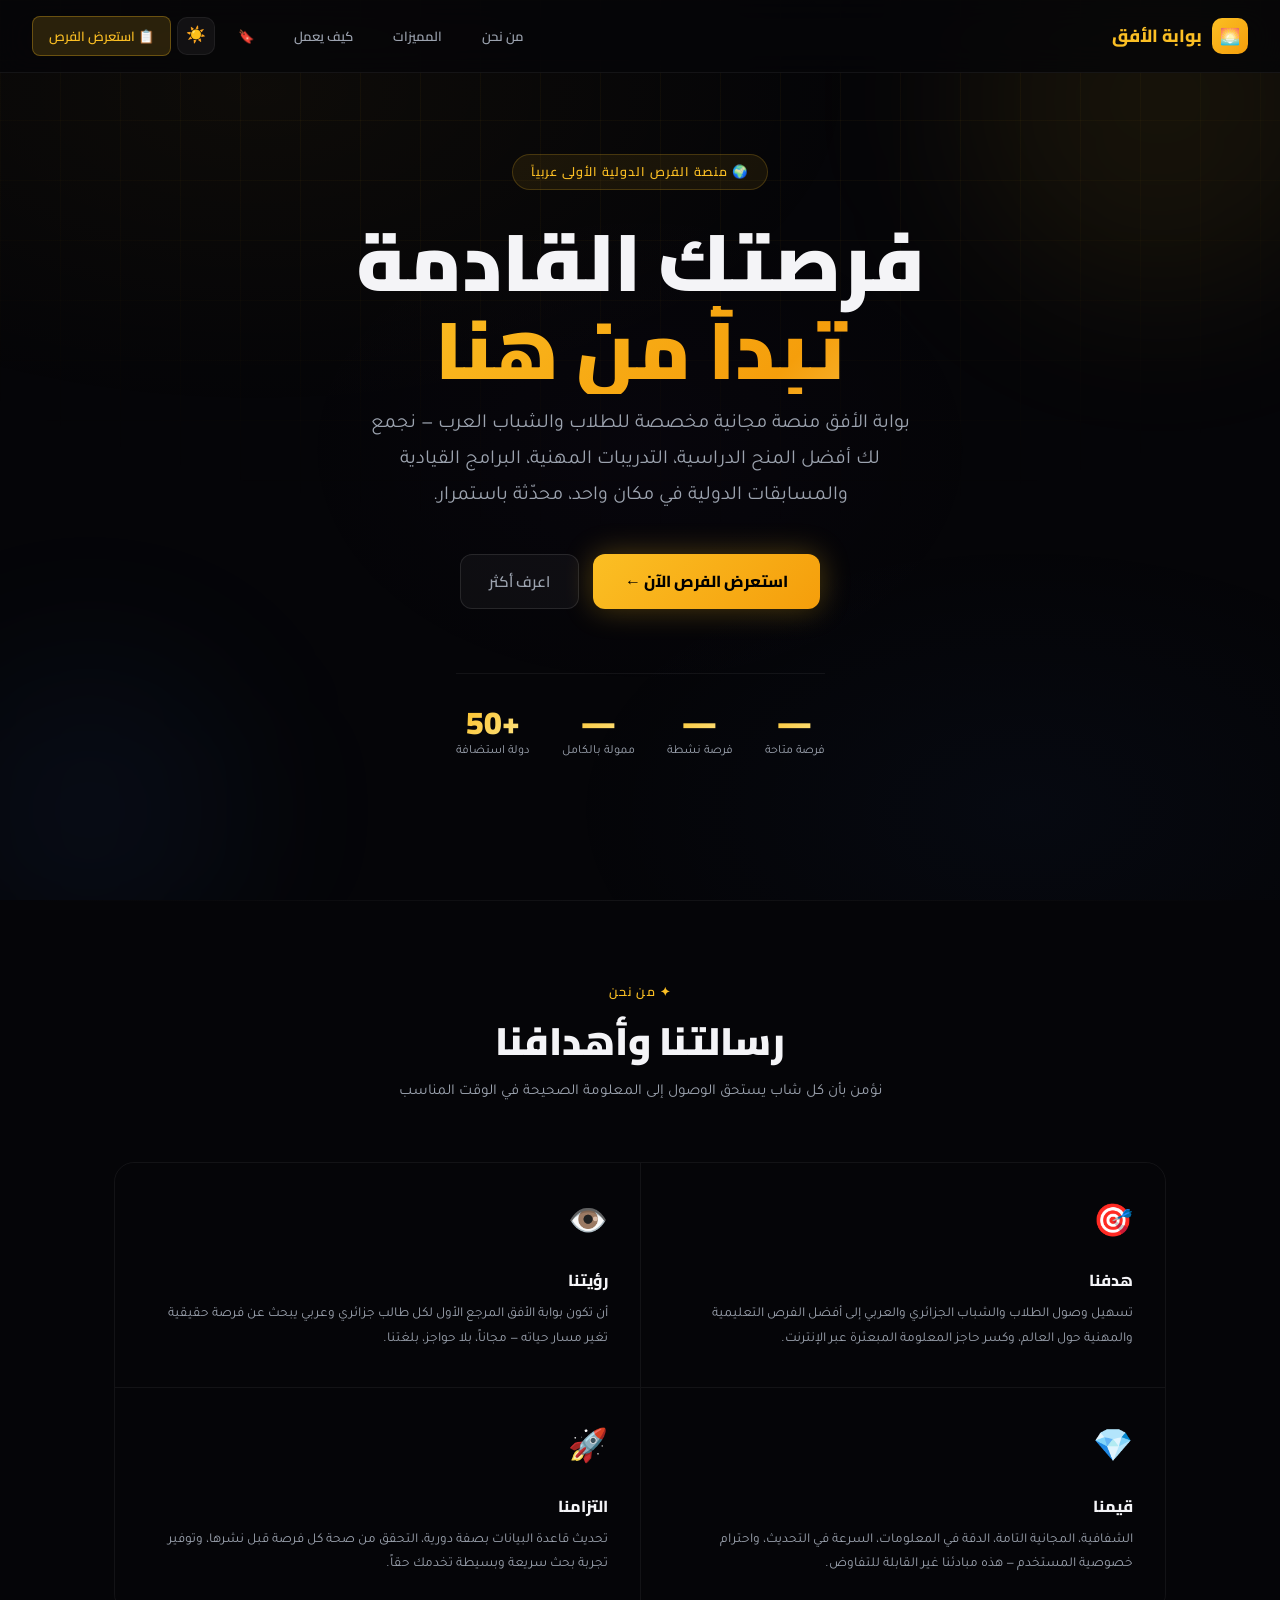
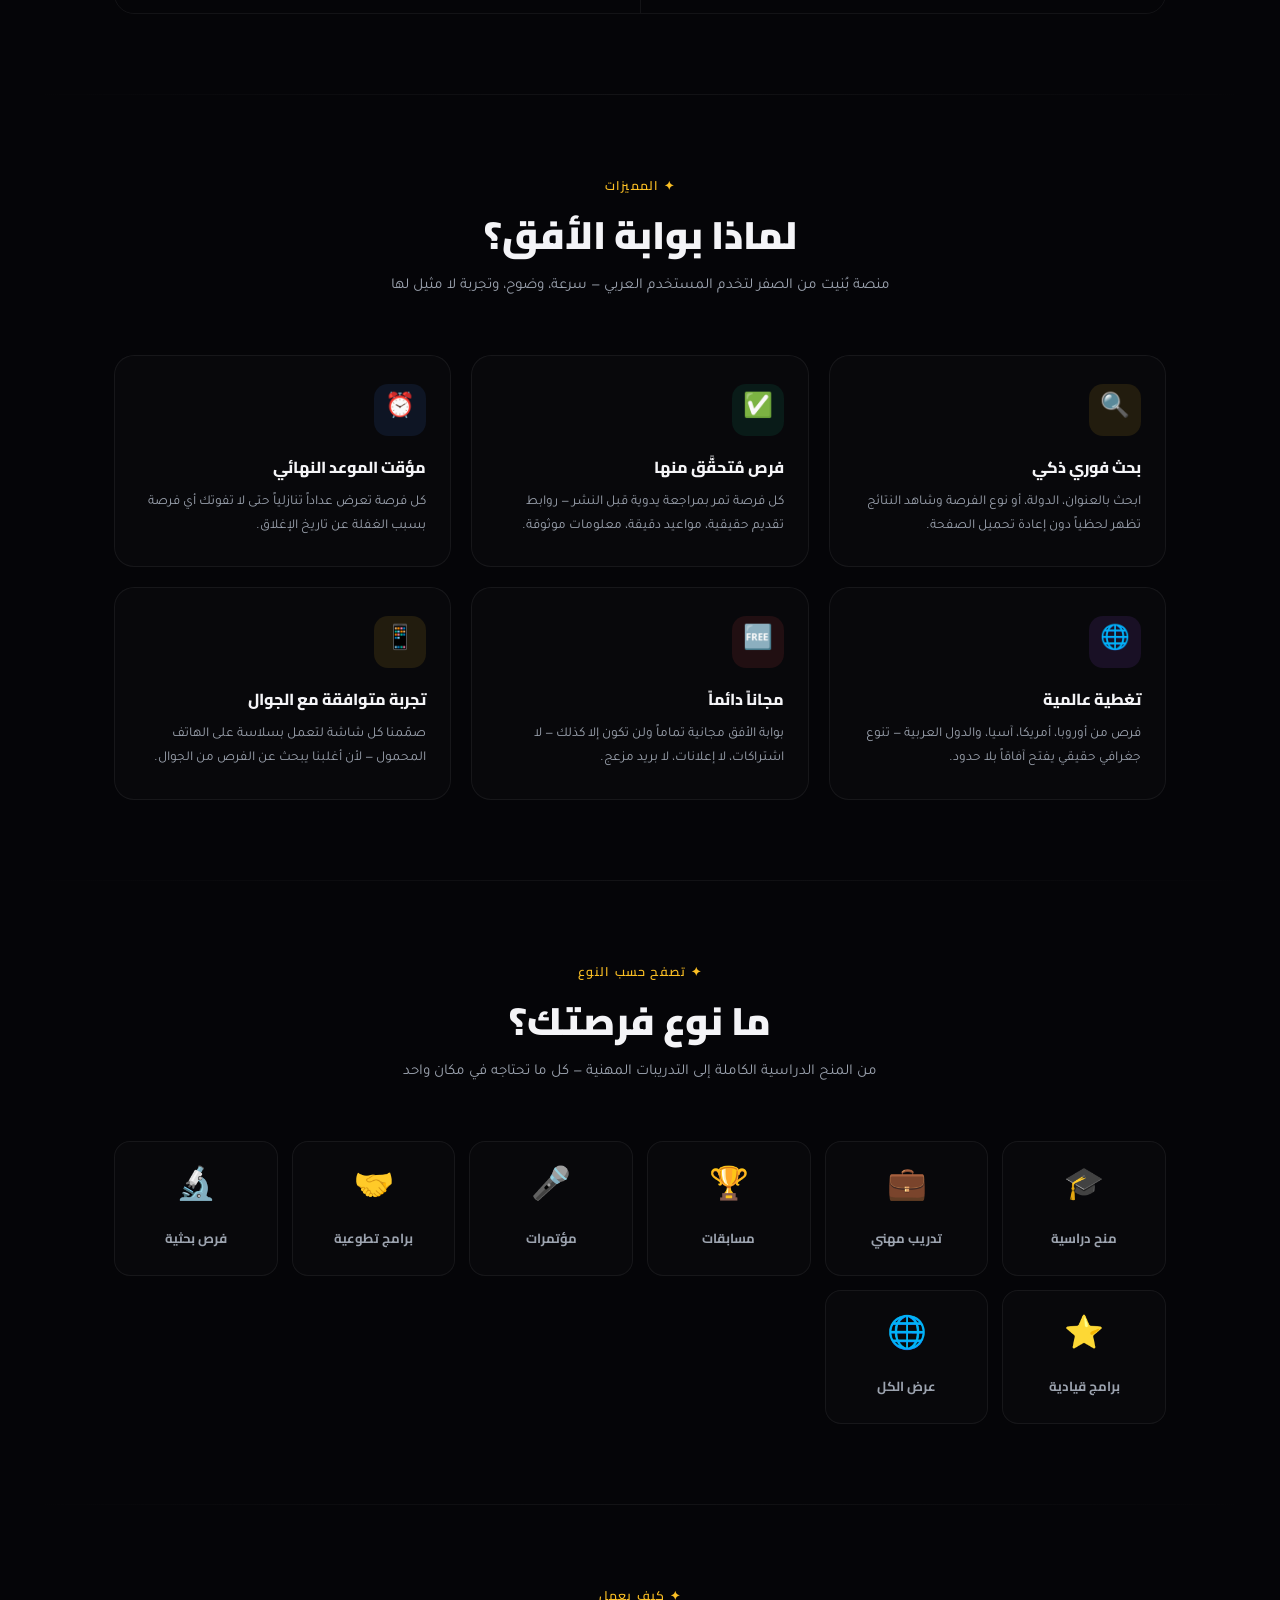
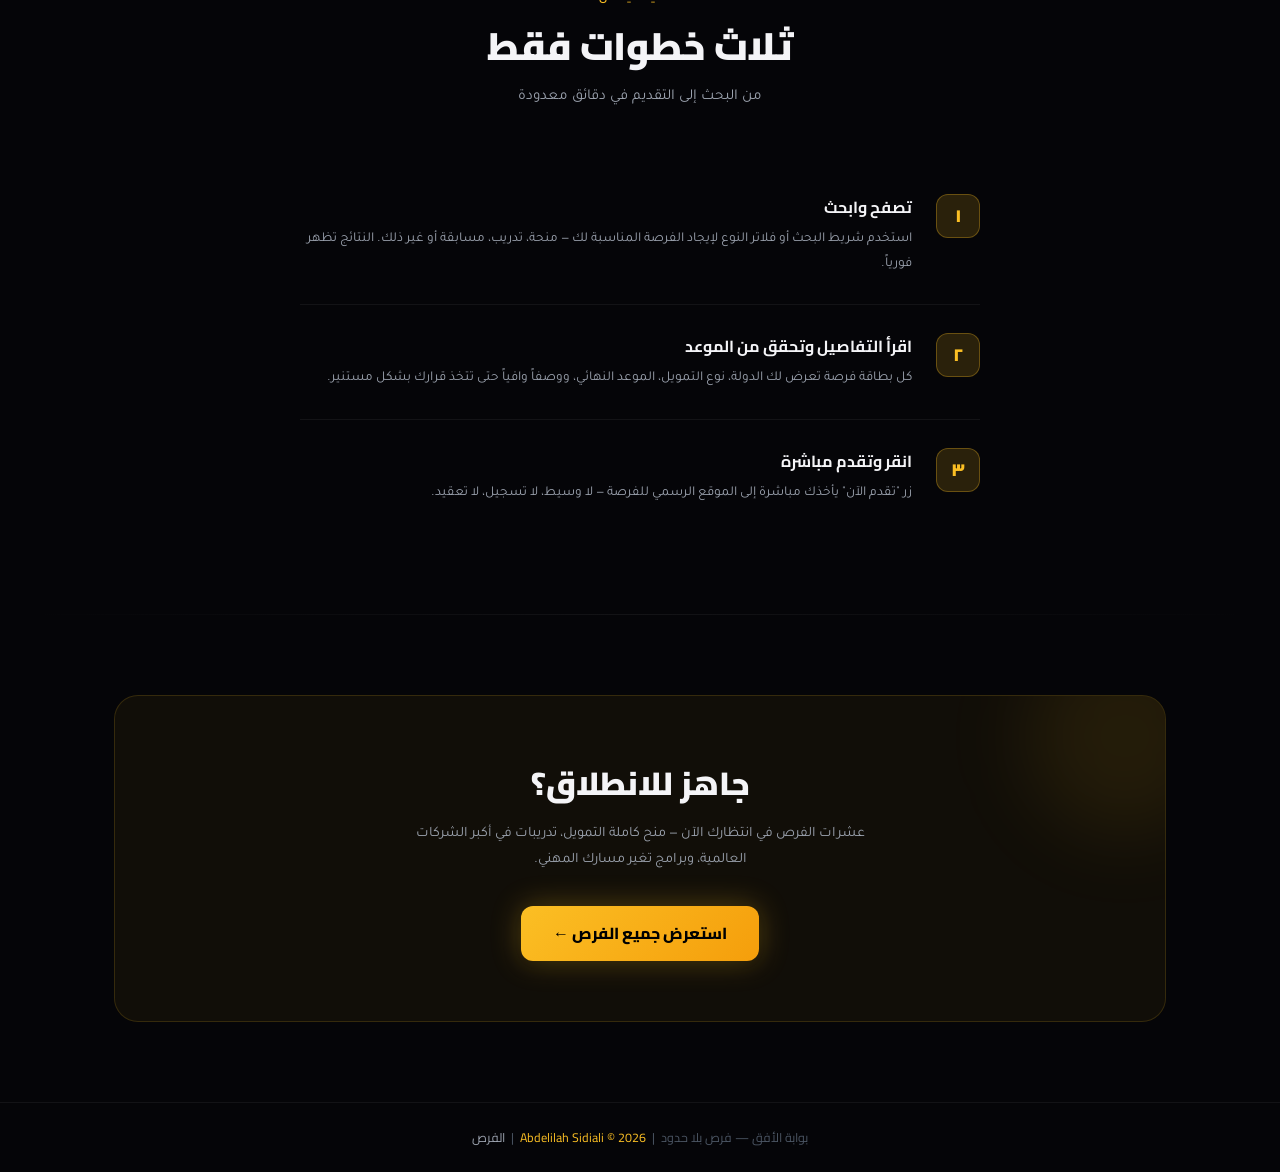
==== commit 1db0c246: "Update project files" ====
--- a/index.html
+++ b/index.html
@@ -291,6 +291,11 @@
 		<a href="#about"    class="nav-pill">من نحن</a>
 		<a href="#features" class="nav-pill">المميزات</a>
 		<a href="#how"      class="nav-pill">كيف يعمل</a>
+		<a href="saved.html" class="nav-pill" style="position:relative;">
+		  🔖
+		  <span class="reminder-badge"></span>
+		</a>
+		<button class="theme-toggle" id="themeToggle" title="تبديل الوضع">🌙</button>
 		<a href="opportunities.html" class="nav-pill cta">📋 استعرض الفرص</a>
 	  </div>
 	</nav>
@@ -523,6 +528,21 @@
 	<script src="js/horizon-db.js"></script>
 	<script src="js/app-advanced.js"></script>
 <script>
+// Theme
+const _ti = HorizonApp.initTheme();
+const _tb = document.getElementById('themeToggle');
+if(_tb){ _tb.textContent = _ti==='dark'?'☀️':'🌙';
+  _tb.onclick = () => { const t=HorizonApp.toggleTheme(); _tb.textContent=t==='dark'?'☀️':'🌙'; }; }
+HorizonApp.updateReminderBadge();
+
+// PWA
+if('serviceWorker' in navigator) navigator.serviceWorker.register('./sw.js').catch(()=>{});
+
+// Realtime — تحديث الإحصائيات فوراً
+HorizonDB.subscribeRealtime(() => {
+  loadHeroStats();
+});
+
 // Load live stats for hero
 async function loadHeroStats() {
   try {
